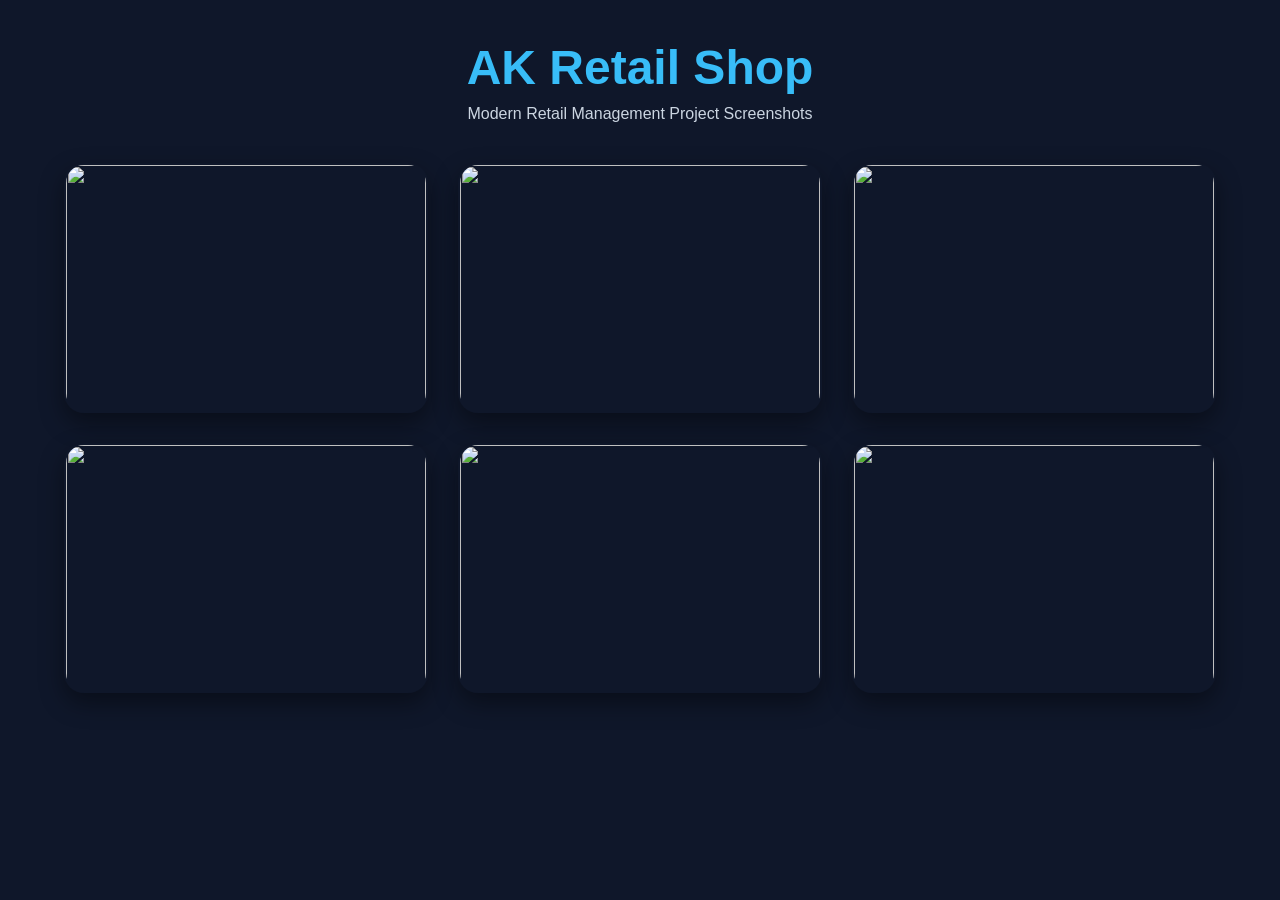
==== federated.html @ 0abeedee "my portfolio" ====
<!DOCTYPE html>
<html lang="en">
<head>
    <meta charset="UTF-8">
    <meta name="viewport" content="width=device-width, initial-scale=1.0">
    <title>federated learning</title>
     <style>

        *{
            margin:0;
            padding:0;
            box-sizing:border-box;
            font-family:Arial, Helvetica, sans-serif;
        }

        body{
            background:#0f172a;
            padding:40px 5%;
            color:white;
        }

        .title{
            text-align:center;
            margin-bottom:40px;
        }

        .title h1{
            font-size:3rem;
            color:#38bdf8;
            margin-bottom:10px;
        }

        .title p{
            color:#cbd5e1;
            font-size:1rem;
        }

        .gallery{
            display:grid;
            grid-template-columns:repeat(auto-fit,minmax(320px,1fr));
            gap:30px;
        }

        .gallery img{
            width:100%;
            height:250px;
            object-fit:cover;
            border-radius:20px;
            transition:0.4s ease;
            cursor:pointer;
            border:2px solid transparent;
            box-shadow:0 10px 25px rgba(0,0,0,0.4);
        }

        .gallery img:hover{
            transform:translateY(-10px) scale(1.02);
            border-color:#38bdf8;
            box-shadow:0 0 25px rgba(56,189,248,0.5);
        }

        @media(max-width:768px){

            body{
                padding:20px;
            }

            .title h1{
                font-size:2rem;
            }

            .gallery{
                gap:20px;
            }

            .gallery img{
                height:220px;
            }
        }

    </style>

</head>
<body>
    <div class="title">
        <h1>AK Retail Shop</h1>
        <p>Modern Retail Management Project Screenshots</p>
    </div>
    <div class="gallery">
        <img src="/akportfolio/assert/federated/1.png" alt="">
    <img src="/akportfolio/assert/federated/2.png" alt="">
    <img src="/akportfolio/assert/federated/3.png" alt="">
    <img src="/akportfolio/assert/federated/4.png" alt="">
    <img src="/akportfolio/assert/federated/5.png" alt="">
    <img src="/akportfolio/assert/federated/6.png" alt="">

    </div>
    
    
</body>
</html>
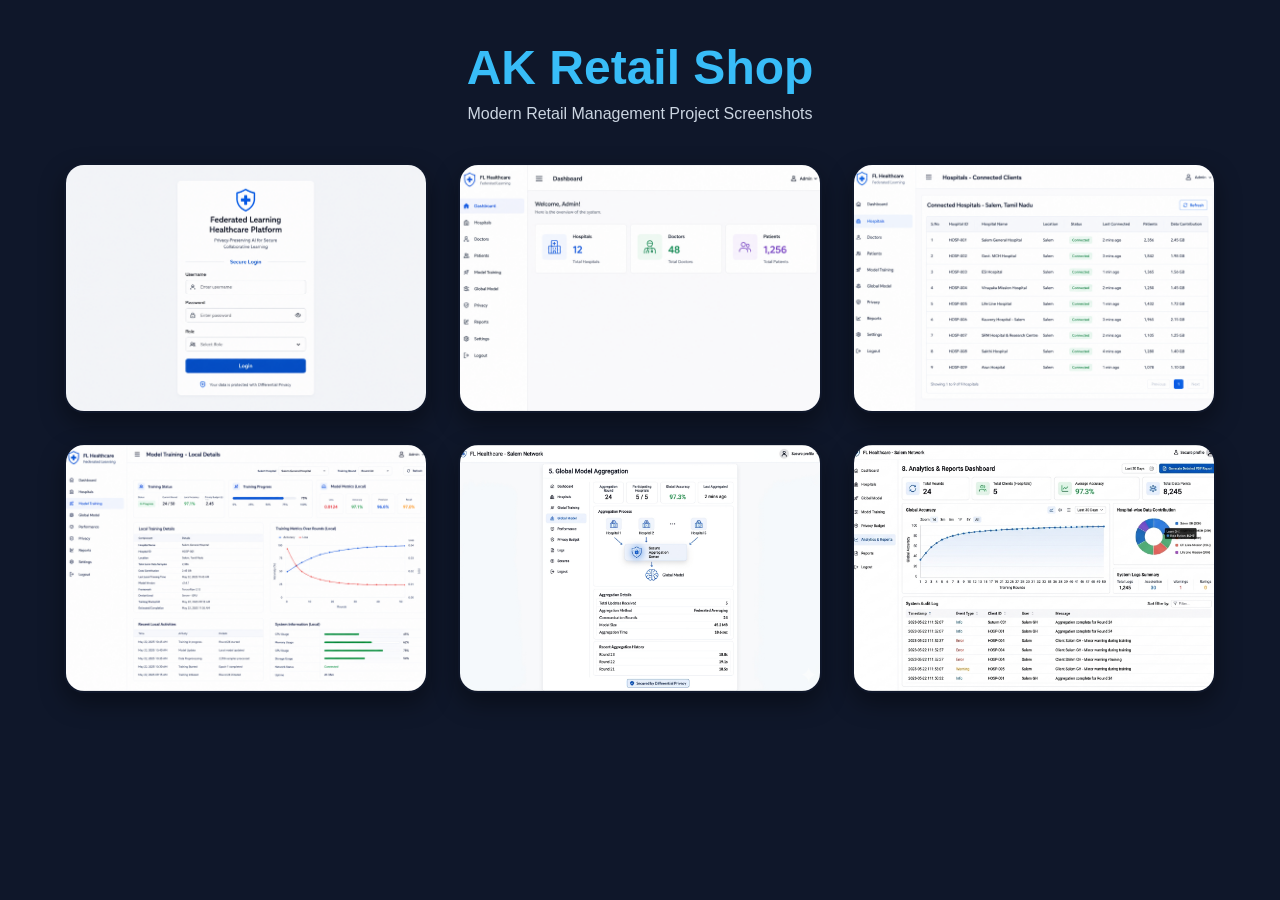
==== commit 9453790d: "Fix image paths in federated.html" ====
--- a/federated.html
+++ b/federated.html
@@ -86,15 +86,15 @@
         <p>Modern Retail Management Project Screenshots</p>
     </div>
     <div class="gallery">
-        <img src="/akportfolio/assert/federated/1.png" alt="">
-    <img src="/akportfolio/assert/federated/2.png" alt="">
-    <img src="/akportfolio/assert/federated/3.png" alt="">
-    <img src="/akportfolio/assert/federated/4.png" alt="">
-    <img src="/akportfolio/assert/federated/5.png" alt="">
-    <img src="/akportfolio/assert/federated/6.png" alt="">
+        <img src="./assert/federated/1.png" alt="">
+    <img src="./assert/federated/2.png" alt="">
+    <img src="./assert/federated/3.png" alt="">
+    <img src="./assert/federated/4.png" alt="">
+    <img src="./assert/federated/5.png" alt="">
+    <img src="./assert/federated/6.png" alt="">
 
     </div>
     
     
 </body>
-</html>+</html>
